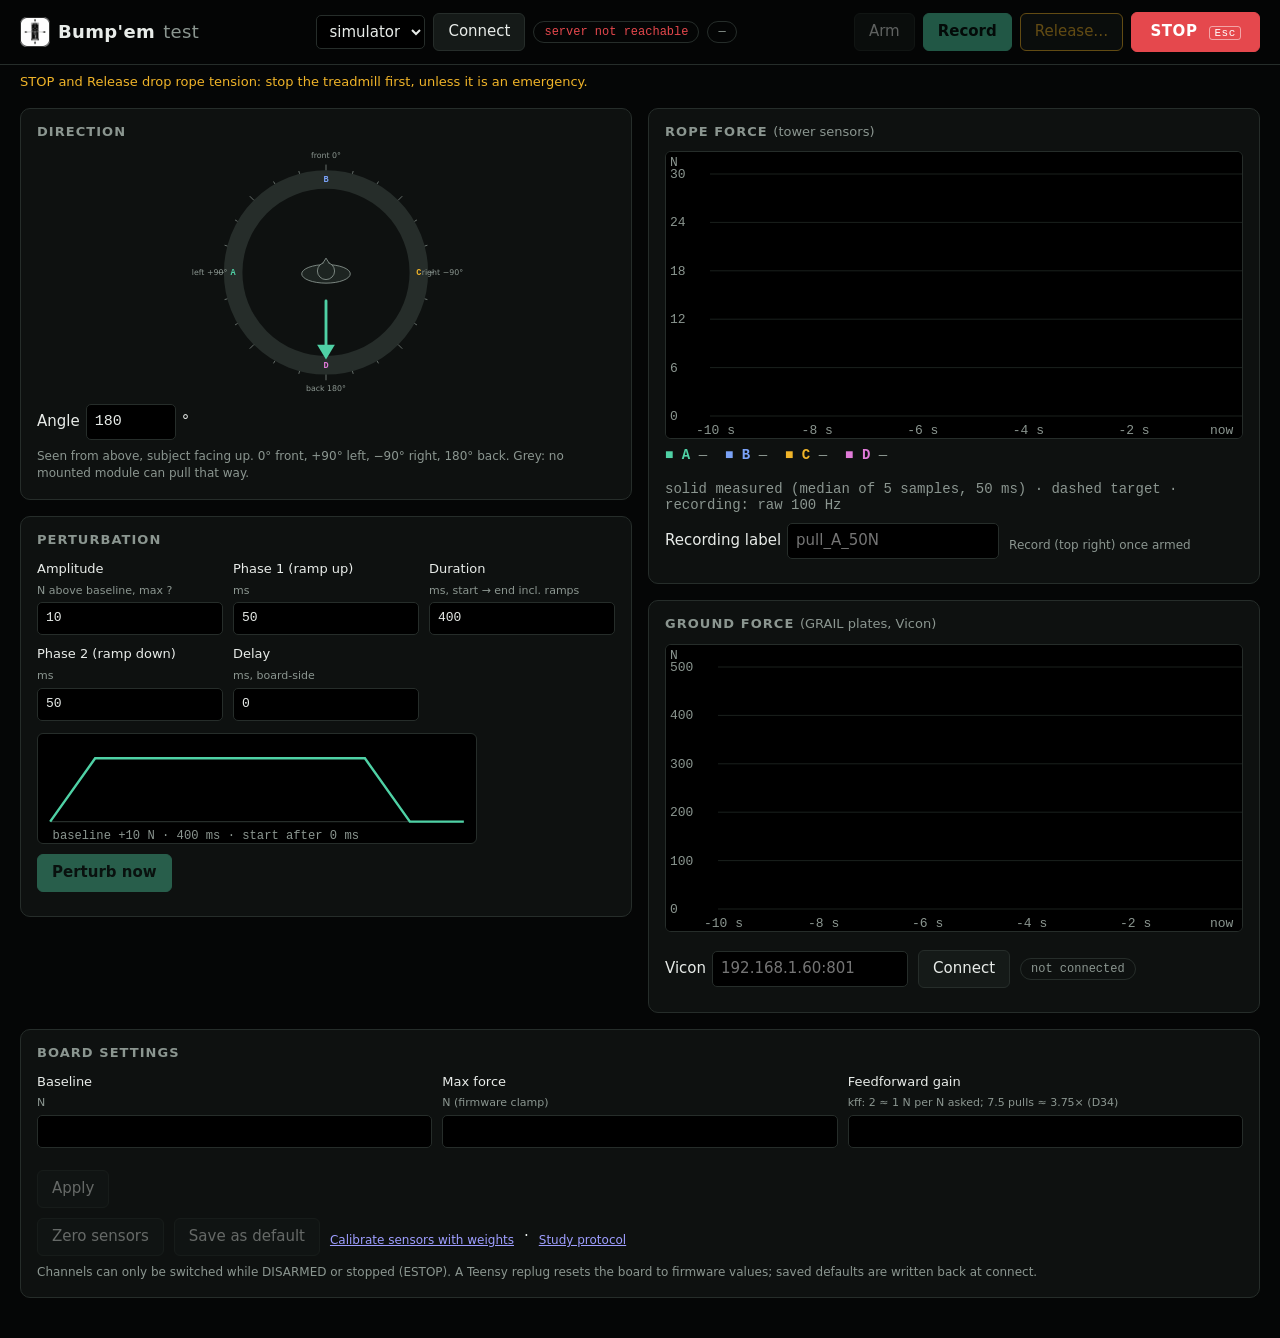
==== web/index.html @ f276b7b4 "ui: study protocol page (subject + blocks, CSV import, confirm), placeholder parameters Co-Authored-" ====
<!doctype html>
<html lang="en">
<head>
<meta charset="utf-8">
<meta name="viewport" content="width=device-width, initial-scale=1">
<title>Bump'em Test</title>
<link rel="stylesheet" href="style.css">
<link rel="icon" type="image/png" href="favicon.png">
</head>
<body>
<header class="topbar">
  <div class="brand"><img class="logo" src="logo.png" alt="">Bump'em <span>test</span></div>
  <div class="conn">
    <select id="port" aria-label="Board port"><option value="sim">simulator</option></select>
    <button id="btn-connect">Connect</button>
    <span id="conn-state" class="pill">not connected</span>
    <span id="board-state" class="pill state">—</span>
  </div>
  <div class="actions">
    <button id="btn-clear" class="warn" hidden title="Leave FAULT: back to ARMED (protocol CLEAR)">Clear fault</button>
    <button id="btn-arm">Arm</button>
    <button id="btn-record" class="primary" title="Records rope forces (full board rate), pulses sent and the Vicon plates until Stop rec; enabled once armed">Record</button>
    <button id="btn-release" class="warn">Release…</button>
    <button id="btn-stop" class="stop" title="Emergency stop: drivers off now (key: Esc)">STOP <kbd>Esc</kbd></button>
  </div>
</header>
<p class="stop-note">STOP and Release drop rope tension: stop the treadmill first, unless it is an emergency.</p>
<p id="mode-warning" class="stop-note" hidden></p>
<p id="defaults-warning" class="stop-note" hidden></p>

<main class="grid">
  <div class="col">
    <section class="card" aria-labelledby="h-dir">
      <h2 id="h-dir">Direction</h2>
      <svg id="dial" viewBox="-40 0 420 340" role="img" aria-label="Pull direction dial, seen from above; front is up"></svg>
      <div class="row">
        <label>Angle <input id="angle" type="number" step="1" value="180"> °</label>
        <span id="angle-note" class="muted"></span>
      </div>
      <p class="muted small">Seen from above, subject facing up. 0° front, +90° left, −90° right, 180° back. Grey: no mounted module can pull that way.</p>
    </section>

    <section class="card" aria-labelledby="h-pert">
      <h2 id="h-pert">Perturbation</h2>
      <div class="fields">
        <label>Amplitude <span class="u">N above baseline, <span id="amp-max">max ?</span></span><input id="amplitude_n" type="number" step="0.5" min="0" value="10"></label>
        <label>Phase 1 (ramp up) <span class="u">ms</span><input id="phase1_ms" type="number" step="1" min="0" value="50"></label>
        <label>Duration <span class="u">ms, start → end incl. ramps</span><input id="dur_ms" type="number" step="1" min="1" value="400"></label>
        <label>Phase 2 (ramp down) <span class="u">ms</span><input id="phase2_ms" type="number" step="1" min="0" value="50"></label>
        <label>Delay <span class="u">ms, board-side</span><input id="delay_ms" type="number" step="1" min="0" value="0"></label>
      </div>
      <svg id="profile" viewBox="0 0 360 90" role="img" aria-label="Force profile preview"></svg>
      <div class="row">
        <button id="btn-perturb" class="primary">Perturb now</button>
      </div>
      <p id="pert-result" class="muted small"></p>
    </section>
  </div>
  <div class="col">
    <section class="card" aria-labelledby="h-live">
      <h2 id="h-live">Rope force <span class="muted">(tower sensors)</span></h2>
      <canvas id="plot" class="plot" aria-label="Measured (solid, median of 5 samples) and target (dashed) force per module, last 10 s"></canvas>
      <div id="legend" class="legend"></div>
      <div class="row">
        <label>Recording label <input id="log-label" type="text" maxlength="40" placeholder="pull_A_50N" pattern="[A-Za-z0-9_-]*"></label>
        <span class="muted small">Record (top right) once armed</span>
      </div>
      <p id="log-note" class="muted small"></p>
    </section>
    <section class="card" aria-labelledby="h-vicon">
      <h2 id="h-vicon">Ground force <span class="muted">(GRAIL plates, Vicon)</span></h2>
      <canvas id="vplot" class="plot" aria-label="Vertical force per treadmill plate, last 10 s"></canvas>
      <div id="vlegend" class="legend"></div>
      <div class="row">
        <label>Vicon <input id="vicon-host" type="text" size="18" placeholder="192.168.1.60:801" spellcheck="false"></label>
        <button id="btn-vicon">Connect</button>
        <span id="vicon-state" class="pill">not connected</span>
      </div>
      <p id="vicon-note" class="muted small"></p>
    </section>
  </div>
  <section class="card wide" aria-labelledby="h-board">
    <h2 id="h-board">Board settings</h2>
    <div class="fields">
      <label>Baseline <span class="u">N</span><input id="p-baseline_n" type="number" step="0.5" min="0"></label>
      <label>Max force <span class="u">N (firmware clamp)</span><input id="p-fmax_n" type="number" step="1" min="0"></label>
      <label>Feedforward gain <span class="u">kff: 2 ≈ 1 N per N asked; 7.5 pulls ≈ 3.75× (D34)</span><input id="p-kff" type="number" step="0.1" min="0" max="20"></label>
    </div>
    <div class="chans" id="chans"></div>
    <div class="row"><button id="btn-apply">Apply</button><span id="params-note" class="muted small"></span></div>
    <div class="row">
      <button id="btn-zero" title="Ropes slack, DISARMED: sets each enabled sensor's offset so it reads 0 N">Zero sensors</button>
      <button id="btn-save" title="Stores every board parameter on this PC; the server writes them to the board at each connect">Save as default</button>
      <a class="small" href="calibrate.html">Calibrate sensors with weights</a> · <a class="small" href="protocol.html">Study protocol</a>
    </div>
    <p id="settings-note" class="muted small"></p>
    <p class="muted small">Channels can only be switched while DISARMED or stopped (ESTOP). A Teensy replug resets the board to firmware values; saved defaults are written back at connect.</p>
  </section>
</main>

<script src="app.js"></script>
</body>
</html>
---- web/style.css ----
:root {
  --bg: #050606; --panel: #0e1110; --panel-2: #151a18; --line: #262d2a; --fg: #e8ece9; --muted: #8b9690;
  --accent: #4fd1a5; --disabled: #2a302d; --warn: #f0b429; --stop: #e5484d;
  --ch-A: #4fd1a5; --ch-B: #7aa2f7; --ch-C: #f0b429; --ch-D: #e07bd8; --plate-0: #5ec8f2; --plate-1: #f2994a; --rec: #3b82f6;
  --mono: ui-monospace, "SF Mono", Menlo, Consolas, monospace;
  --sans: system-ui, -apple-system, "Segoe UI", Roboto, sans-serif;
  color-scheme: dark;
}
* { box-sizing: border-box; }
body { margin: 0; background: var(--bg); color: var(--fg); font: 15px/1.45 var(--sans); }
button, input, select { font: inherit; color: inherit; }
button { background: var(--panel-2); border: 1px solid var(--line); border-radius: 6px; padding: 7px 14px; cursor: pointer; }
button:hover:not(:disabled) { border-color: var(--muted); }
button:disabled { opacity: .4; cursor: not-allowed; }
button.primary { background: var(--accent); color: #04130d; border-color: var(--accent); font-weight: 600; }
button.recording { background: var(--rec); color: #fff; border-color: var(--rec); font-weight: 600; }
button.warn { border-color: var(--warn); color: var(--warn); }
button.stop { background: var(--stop); border-color: var(--stop); color: #fff; font-weight: 700; letter-spacing: .04em; padding: 8px 18px; }
kbd { font: 11px var(--mono); border: 1px solid rgba(255,255,255,.5); border-radius: 3px; padding: 0 4px; margin-left: 6px; }
input, select { background: #000; border: 1px solid var(--line); border-radius: 5px; padding: 6px 8px; }
input:focus, select:focus, button:focus-visible { outline: 2px solid var(--accent); outline-offset: 1px; }
input[type=number] { width: 100%; font-family: var(--mono); }

.topbar { position: sticky; top: 0; z-index: 5; display: flex; flex-wrap: wrap; gap: 12px 20px; align-items: center;
  justify-content: space-between; padding: 12px 20px; background: rgba(5,6,6,.96); border-bottom: 1px solid var(--line); }
.brand { font-weight: 700; font-size: 18px; letter-spacing: .02em; }
.brand span { color: var(--muted); font-weight: 400; }
.brand { display: flex; align-items: center; gap: 8px; }
.brand .logo { width: 30px; height: 30px; }
.conn, .actions { display: flex; gap: 8px; align-items: center; flex-wrap: wrap; }
.pill { font: 12px var(--mono); border: 1px solid var(--line); border-radius: 999px; padding: 3px 10px; color: var(--muted); }
.pill.ok { color: var(--accent); border-color: var(--accent); }
.pill.state.ARMED { color: #04130d; background: var(--accent); border-color: var(--accent); }
.pill.state.FAULT, .pill.state.ESTOP { color: #fff; background: var(--stop); border-color: var(--stop); }
.stop-note { margin: 8px 20px 0; color: var(--warn); font-size: 13px; }

.grid { display: grid; grid-template-columns: 1fr; gap: 16px; padding: 16px 20px 40px; }
.col { display: flex; flex-direction: column; gap: 16px; min-width: 0; }
.card { background: var(--panel); border: 1px solid var(--line); border-radius: 10px; padding: 14px 16px 16px; min-width: 0; }
.card.wide { grid-column: 1 / -1; }
h2 .muted { text-transform: none; letter-spacing: 0; font-weight: 400; }
h2 { margin: 0 0 10px; font-size: 13px; font-weight: 600; letter-spacing: .08em; text-transform: uppercase; color: var(--muted); }
.row { display: flex; gap: 10px; align-items: center; flex-wrap: wrap; margin-top: 10px; }
.row label { display: flex; gap: 6px; align-items: center; }
.row input[type=number] { width: 90px; }
.fields { display: grid; grid-template-columns: repeat(auto-fit, minmax(140px, 1fr)); gap: 10px; }
.fields label { display: flex; flex-direction: column; gap: 4px; font-size: 13px; }
.u { color: var(--muted); font-size: 11px; }
.warn-text { color: var(--warn); }
.pulls { width: 100%; border-collapse: collapse; margin-top: 8px; }
.pulls th { text-align: left; font: 600 11px var(--sans); letter-spacing: .06em; text-transform: uppercase; color: var(--muted); padding: 6px 8px; border-bottom: 1px solid var(--line); }
.pulls td { padding: 10px 8px; border-bottom: 1px solid var(--line); vertical-align: middle; }
.pulls input { width: 90px; }
.pulls td:last-child { min-width: 260px; }
.muted { color: var(--muted); }
.small { font-size: 12px; margin: 8px 0 0; }
svg { display: block; width: 100%; height: auto; }
#dial { max-width: 300px; margin: 0 auto; }
#profile { max-width: 440px; margin-top: 12px; background: #000; border: 1px solid var(--line); border-radius: 6px; }
.plot { display: block; width: 100%; height: clamp(220px, 32vh, 440px); background: #000; border: 1px solid var(--line); border-radius: 6px; }
.legend { display: flex; gap: 18px; flex-wrap: wrap; font: 14px var(--mono); margin-top: 8px; color: var(--muted); }
.legend b { font-weight: 600; }
.chans { display: flex; gap: 14px; margin-top: 12px; flex-wrap: wrap; }
.chans label { display: flex; gap: 6px; align-items: center; font-family: var(--mono); }

/* dial */
.dial-ring { fill: none; stroke: var(--line); stroke-width: 26; }
.dial-reach { fill: none; stroke: #13332a; stroke-width: 26; }
.dial-hit { fill: transparent; stroke: transparent; stroke-width: 44; cursor: crosshair; }
.dial-tick { stroke: var(--muted); stroke-width: 1; }
.dial-label { fill: var(--muted); font: 11px var(--sans); text-anchor: middle; dominant-baseline: middle; }
.dial-mod { font: 600 12px var(--mono); text-anchor: middle; dominant-baseline: middle; }
.dial-arrow { stroke: var(--accent); stroke-width: 4; stroke-linecap: round; }
.dial-head { fill: var(--accent); }
.dial-person { fill: #1d2421; stroke: var(--muted); stroke-width: 1.2; }

@media (min-width: 1000px) { .grid { grid-template-columns: 1fr 1fr; } }   /* controls left, plots right */
@media (max-width: 700px) { .topbar { padding: 10px 12px; } .grid { padding: 12px; } }
.cal-live { font: 600 22px var(--mono); margin: 12px 0 4px; }
/* study protocol page (U13) */
.blocks { max-height: 65vh; overflow-y: auto; display: flex; flex-direction: column; gap: 10px; padding-right: 4px; }
.block { border: 1px solid var(--line); border-radius: 8px; background: var(--panel-2); padding: 10px 12px; }
.block > summary { cursor: pointer; }
.block[open] > summary { margin-bottom: 10px; }
.fields input, .fields select { width: 100%; }
.fields label[hidden] { display: none; }
.fnote { font-size: 12px; min-height: 1.2em; }
.bad { color: var(--stop); }
.ok-text { color: var(--accent); }
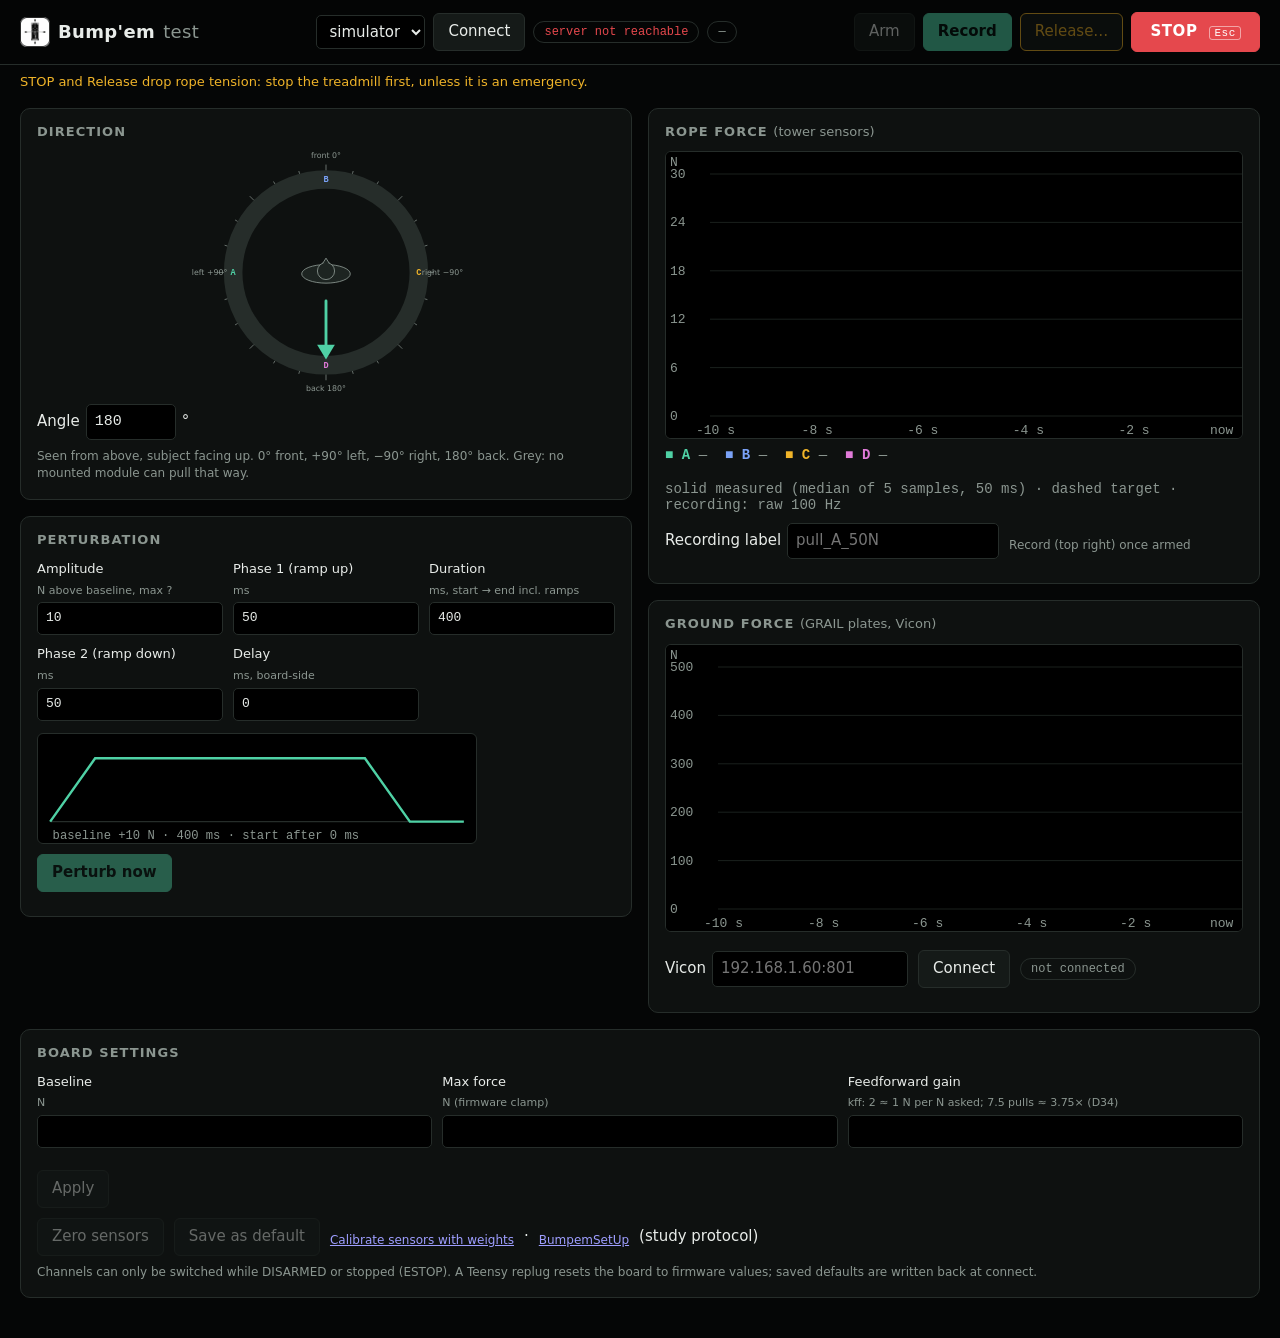
==== commit c70b3b75: "ui: links, titles and docs for BumpemSetUp / BumpemActivation Co-Authored-By: Claude Opus 5.5 <norep" ====
--- a/web/index.html
+++ b/web/index.html
@@ -91,13 +91,14 @@
     <div class="row">
       <button id="btn-zero" title="Ropes slack, DISARMED: sets each enabled sensor's offset so it reads 0 N">Zero sensors</button>
       <button id="btn-save" title="Stores every board parameter on this PC; the server writes them to the board at each connect">Save as default</button>
-      <a class="small" href="calibrate.html">Calibrate sensors with weights</a> · <a class="small" href="protocol.html">Study protocol</a>
+      <a class="small" href="calibrate.html">Calibrate sensors with weights</a> · <a class="small" href="BumpemSetUp.html">BumpemSetUp</a> (study protocol)
     </div>
     <p id="settings-note" class="muted small"></p>
     <p class="muted small">Channels can only be switched while DISARMED or stopped (ESTOP). A Teensy replug resets the board to firmware values; saved defaults are written back at connect.</p>
   </section>
 </main>
 
+<script src="plots.js"></script>
 <script src="app.js"></script>
 </body>
 </html>
--- a/web/style.css
+++ b/web/style.css
@@ -87,3 +87,13 @@
 .fnote { font-size: 12px; min-height: 1.2em; }
 .bad { color: var(--stop); }
 .ok-text { color: var(--accent); }
+/* study page (U14) */
+.blockno { display: flex; align-items: baseline; gap: 6px; font-family: var(--mono); margin-right: 8px; }
+.blockno small { color: var(--muted); font-size: 12px; text-transform: uppercase; letter-spacing: .08em; }
+.blockno b { font-size: 40px; line-height: 1; color: var(--accent); }
+.blockno span { font-size: 22px; color: var(--muted); }
+.steps { margin: 0; padding-left: 20px; display: flex; flex-direction: column; gap: 10px; }
+.steps .row { margin-top: 6px; }
+.progress { font: 16px var(--mono); margin-top: 8px; }
+.progress b { color: var(--accent); }
+tr.cur td { background: var(--panel-2); }
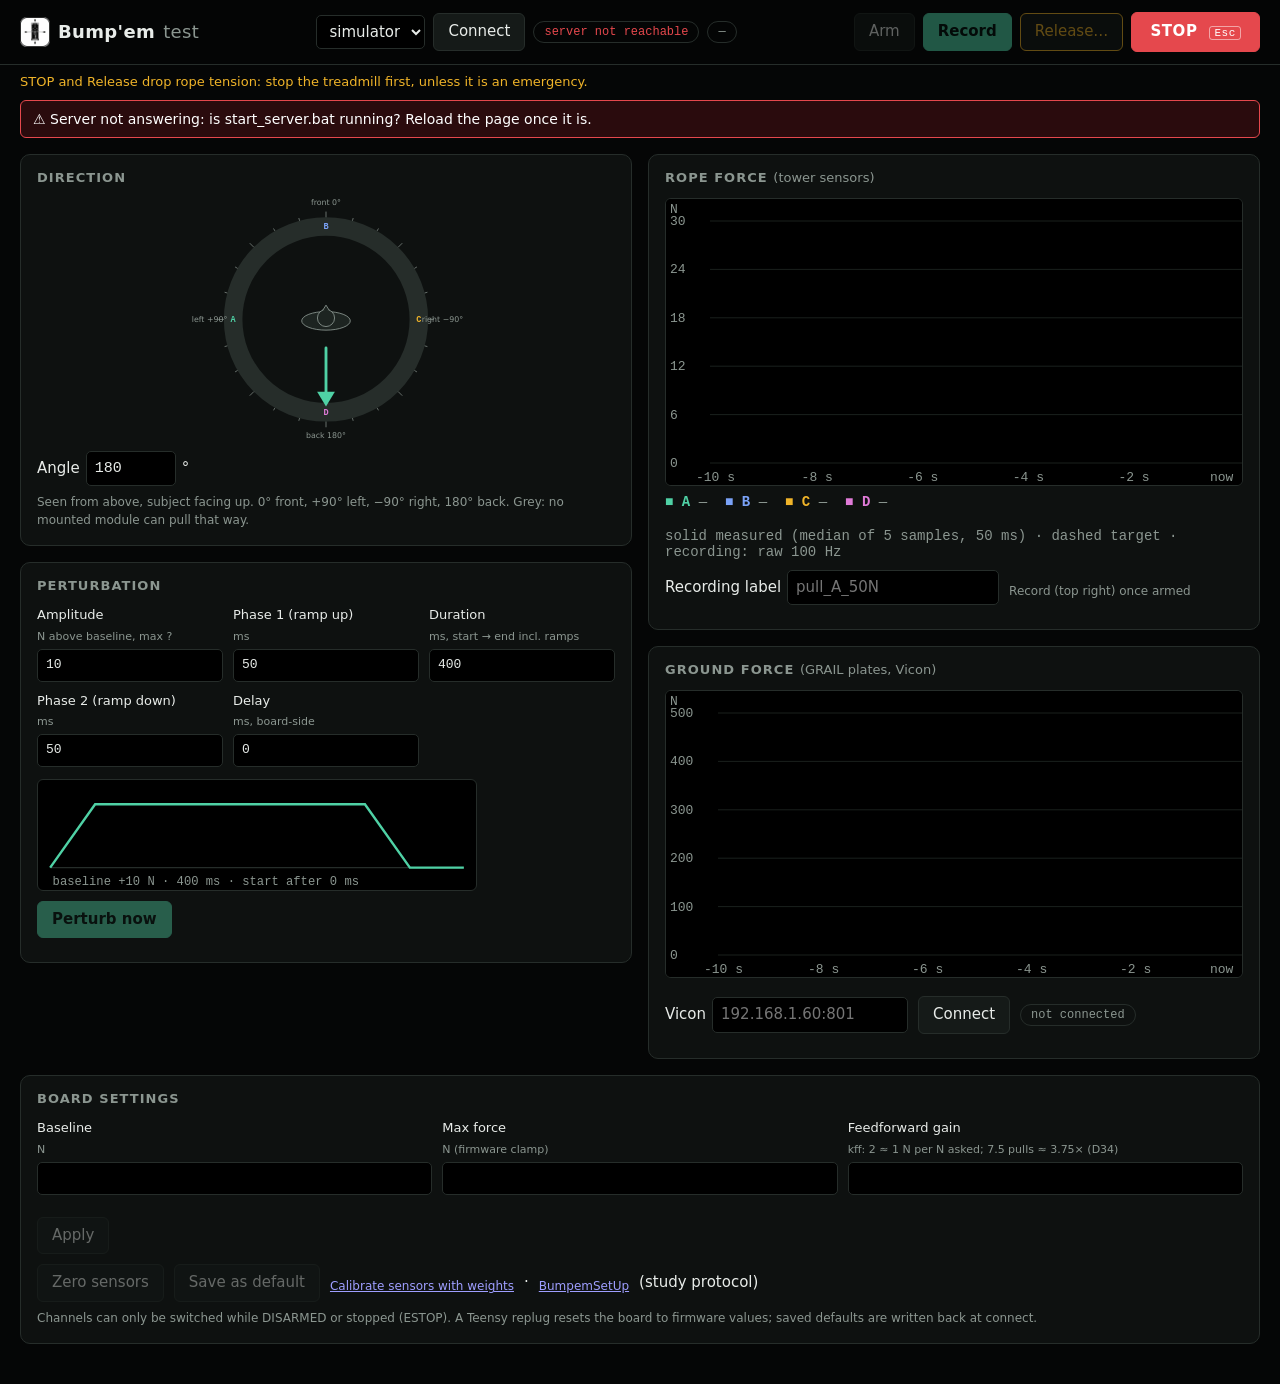
==== commit 9219c9e1: "ui: connection alerts on every page, clock line and sync gate on BumpemActivation Co-Authored-By: Cl" ====
--- a/web/index.html
+++ b/web/index.html
@@ -98,6 +98,7 @@
   </section>
 </main>
 
+<script src="alerts.js"></script>
 <script src="plots.js"></script>
 <script src="app.js"></script>
 </body>
--- a/web/style.css
+++ b/web/style.css
@@ -97,3 +97,8 @@
 .progress { font: 16px var(--mono); margin-top: 8px; }
 .progress b { color: var(--accent); }
 tr.cur td { background: var(--panel-2); }
+button.confirm { background: var(--warn); border-color: var(--warn); color: #1a1300; font-weight: 600; }   /* BumpemSetUp: block still to confirm */
+button.confirm:disabled { background: var(--panel-2); border-color: var(--line); color: var(--fg); font-weight: 400; }   /* confirmed or has errors */
+/* connection alerts, every page (U20) */
+.conn-alert { margin: 8px 20px 0; padding: 8px 12px; border: 1px solid var(--stop); border-radius: 6px; background: #2a0b0d; color: #fff; font-size: 14px; }
+.conn-alert div + div { margin-top: 4px; }
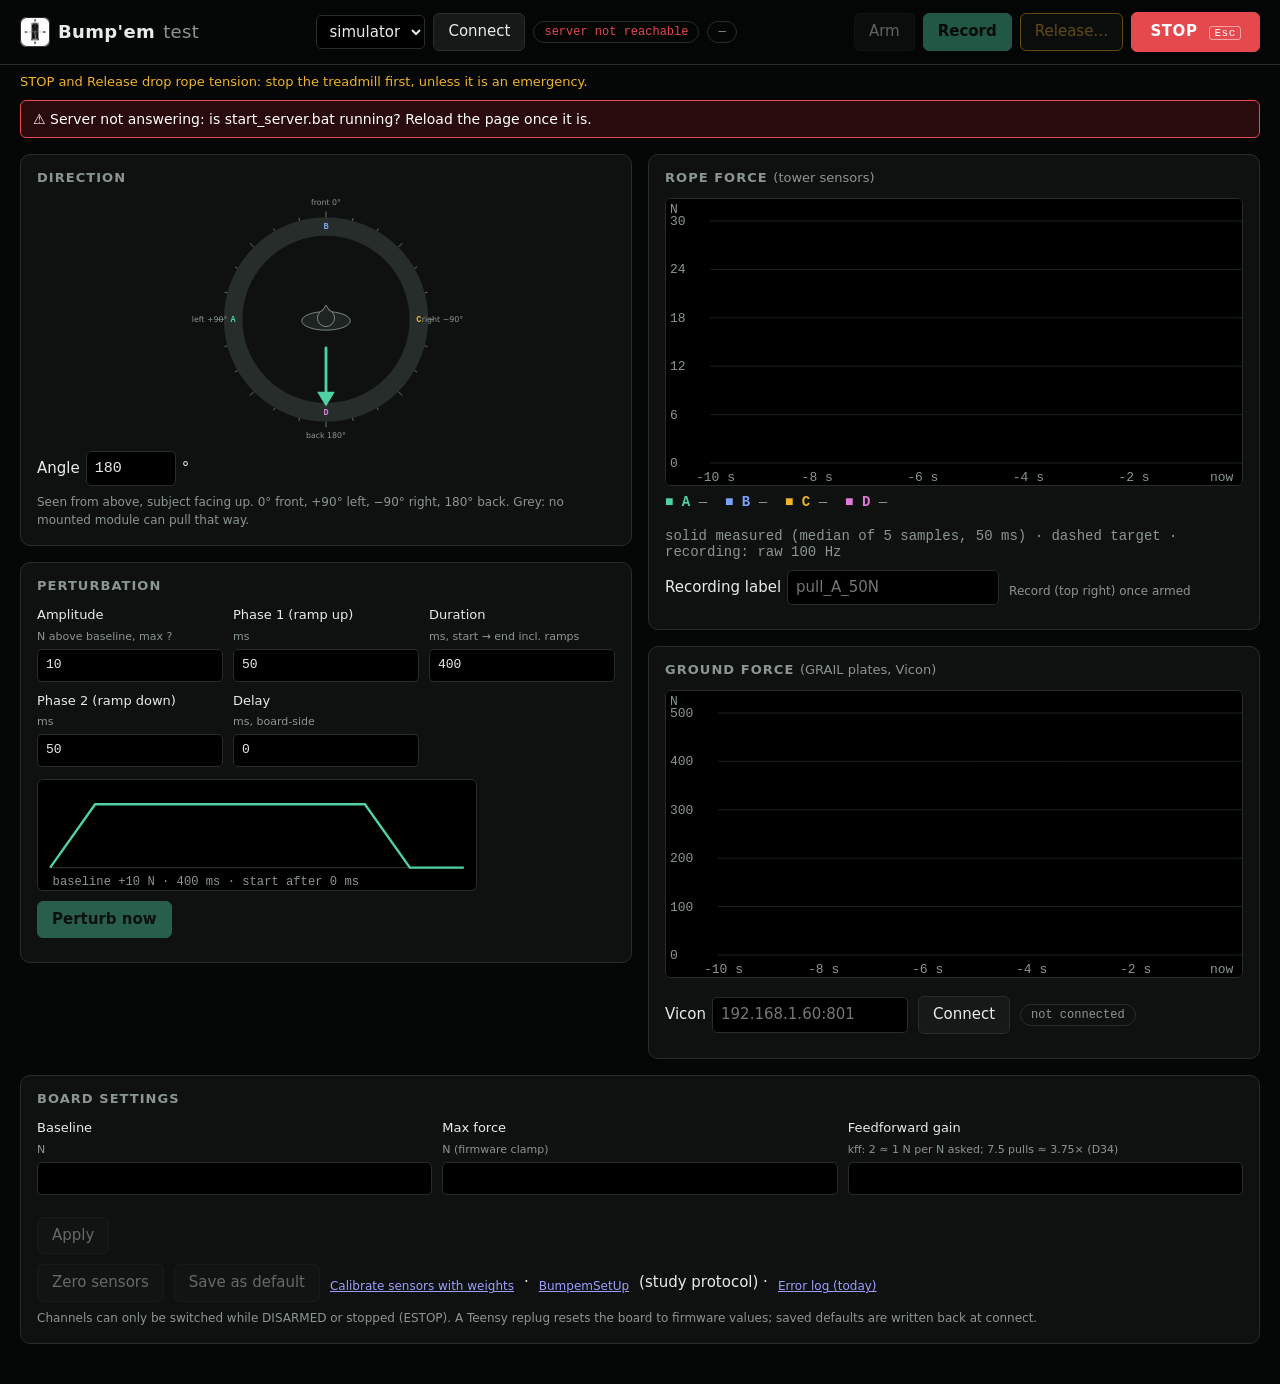
==== commit e638362f: "ui: delay report and error log links, page errors to the log, recording safeguards on BumpemActivati" ====
--- a/web/index.html
+++ b/web/index.html
@@ -91,7 +91,7 @@
     <div class="row">
       <button id="btn-zero" title="Ropes slack, DISARMED: sets each enabled sensor's offset so it reads 0 N">Zero sensors</button>
       <button id="btn-save" title="Stores every board parameter on this PC; the server writes them to the board at each connect">Save as default</button>
-      <a class="small" href="calibrate.html">Calibrate sensors with weights</a> · <a class="small" href="BumpemSetUp.html">BumpemSetUp</a> (study protocol)
+      <a class="small" href="calibrate.html">Calibrate sensors with weights</a> · <a class="small" href="BumpemSetUp.html">BumpemSetUp</a> (study protocol) · <a class="small" href="/api/v1/errors/file" download>Error log (today)</a>
     </div>
     <p id="settings-note" class="muted small"></p>
     <p class="muted small">Channels can only be switched while DISARMED or stopped (ESTOP). A Teensy replug resets the board to firmware values; saved defaults are written back at connect.</p>
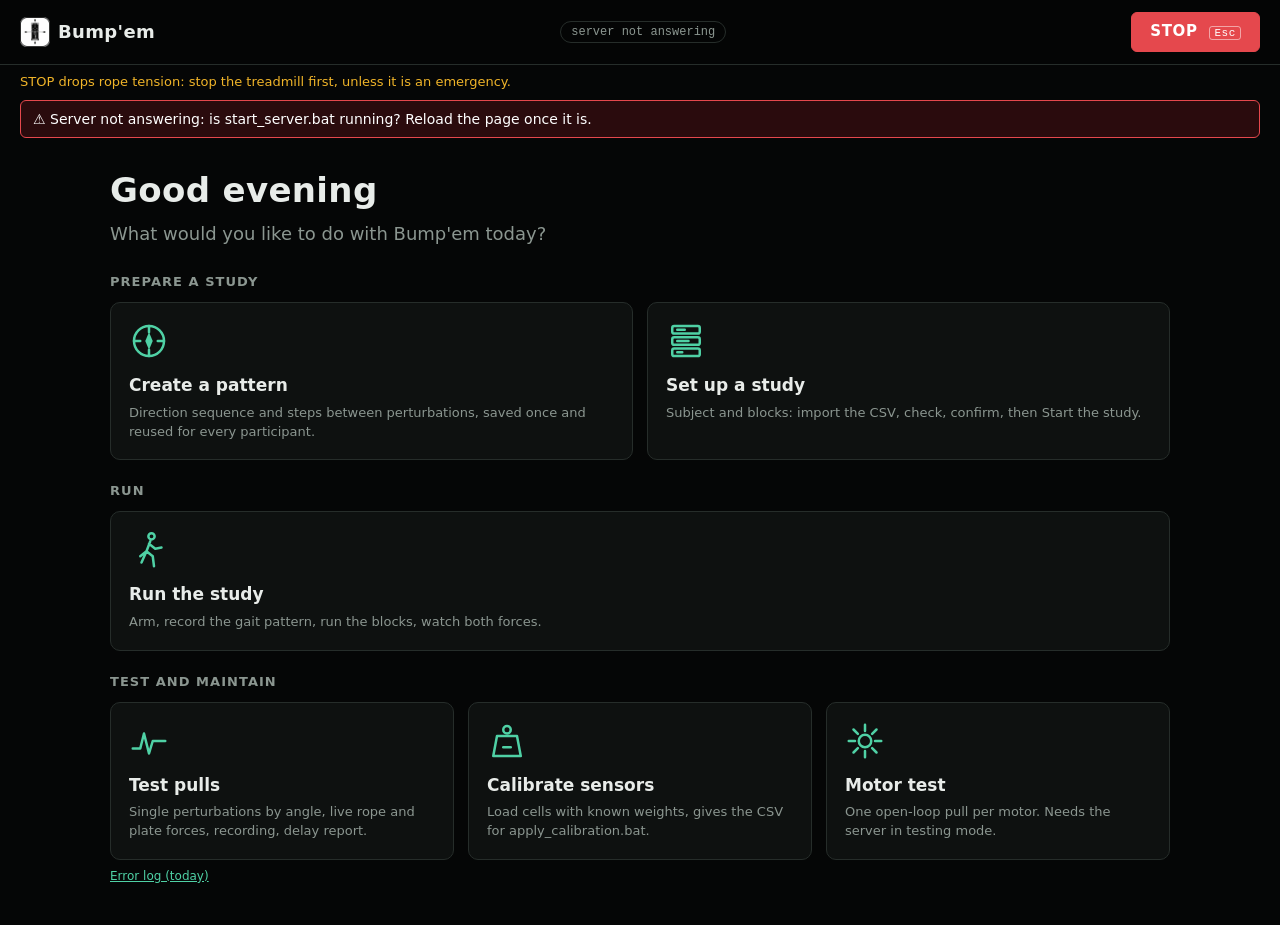
==== commit 3988535d: "web: welcome page at /ui/, test page moves to BumpemTest.html (U23) Co-Authored-By: Claude Opus 5.5 " ====
--- a/web/index.html
+++ b/web/index.html
@@ -3,103 +3,69 @@
 <head>
 <meta charset="utf-8">
 <meta name="viewport" content="width=device-width, initial-scale=1">
-<title>Bump'em Test</title>
+<title>Bump'em</title>
 <link rel="stylesheet" href="style.css">
 <link rel="icon" type="image/png" href="favicon.png">
 </head>
 <body>
 <header class="topbar">
-  <div class="brand"><img class="logo" src="logo.png" alt="">Bump'em <span>test</span></div>
-  <div class="conn">
-    <select id="port" aria-label="Board port"><option value="sim">simulator</option></select>
-    <button id="btn-connect">Connect</button>
-    <span id="conn-state" class="pill">not connected</span>
-    <span id="board-state" class="pill state">—</span>
-  </div>
+  <div class="brand"><img class="logo" src="logo.png" alt="">Bump'em</div>
+  <div class="conn" id="status"></div>
   <div class="actions">
-    <button id="btn-clear" class="warn" hidden title="Leave FAULT: back to ARMED (protocol CLEAR)">Clear fault</button>
-    <button id="btn-arm">Arm</button>
-    <button id="btn-record" class="primary" title="Records rope forces (full board rate), pulses sent and the Vicon plates until Stop rec; enabled once armed">Record</button>
-    <button id="btn-release" class="warn">Release…</button>
-    <button id="btn-stop" class="stop" title="Emergency stop: drivers off now (key: Esc)">STOP <kbd>Esc</kbd></button>
+    <button id="btn-stop" class="stop" title="Drivers off now (key: Esc)">STOP <kbd>Esc</kbd></button>
   </div>
 </header>
-<p class="stop-note">STOP and Release drop rope tension: stop the treadmill first, unless it is an emergency.</p>
-<p id="mode-warning" class="stop-note" hidden></p>
-<p id="defaults-warning" class="stop-note" hidden></p>
+<p class="stop-note">STOP drops rope tension: stop the treadmill first, unless it is an emergency.</p>
 
-<main class="grid">
-  <div class="col">
-    <section class="card" aria-labelledby="h-dir">
-      <h2 id="h-dir">Direction</h2>
-      <svg id="dial" viewBox="-40 0 420 340" role="img" aria-label="Pull direction dial, seen from above; front is up"></svg>
-      <div class="row">
-        <label>Angle <input id="angle" type="number" step="1" value="180"> °</label>
-        <span id="angle-note" class="muted"></span>
-      </div>
-      <p class="muted small">Seen from above, subject facing up. 0° front, +90° left, −90° right, 180° back. Grey: no mounted module can pull that way.</p>
-    </section>
+<main class="home">
+  <h1 id="greeting">Hello</h1>
+  <p class="lead">What would you like to do with Bump'em today?</p>
 
-    <section class="card" aria-labelledby="h-pert">
-      <h2 id="h-pert">Perturbation</h2>
-      <div class="fields">
-        <label>Amplitude <span class="u">N above baseline, <span id="amp-max">max ?</span></span><input id="amplitude_n" type="number" step="0.5" min="0" value="10"></label>
-        <label>Phase 1 (ramp up) <span class="u">ms</span><input id="phase1_ms" type="number" step="1" min="0" value="50"></label>
-        <label>Duration <span class="u">ms, start → end incl. ramps</span><input id="dur_ms" type="number" step="1" min="1" value="400"></label>
-        <label>Phase 2 (ramp down) <span class="u">ms</span><input id="phase2_ms" type="number" step="1" min="0" value="50"></label>
-        <label>Delay <span class="u">ms, board-side</span><input id="delay_ms" type="number" step="1" min="0" value="0"></label>
-      </div>
-      <svg id="profile" viewBox="0 0 360 90" role="img" aria-label="Force profile preview"></svg>
-      <div class="row">
-        <button id="btn-perturb" class="primary">Perturb now</button>
-      </div>
-      <p id="pert-result" class="muted small"></p>
-    </section>
+  <h2>Prepare a study</h2>
+  <div class="tiles">
+    <a class="tile" href="BumpemPattern.html">
+      <svg viewBox="0 0 32 32" aria-hidden="true"><circle cx="16" cy="16" r="12"/><path d="M16 4v5M16 23v5M4 16h5M23 16h5"/><path class="fill" d="M16 9l3 7-3 7-3-7z"/></svg>
+      <b>Create a pattern</b>
+      <span>Direction sequence and steps between perturbations, saved once and reused for every participant.</span>
+    </a>
+    <a class="tile" href="BumpemSetUp.html">
+      <svg viewBox="0 0 32 32" aria-hidden="true"><rect x="5" y="4" width="22" height="6" rx="1.5"/><rect x="5" y="13" width="22" height="6" rx="1.5"/><rect x="5" y="22" width="22" height="6" rx="1.5"/><path d="M9 7h6M9 16h9M9 25h4"/></svg>
+      <b>Set up a study</b>
+      <span>Subject and blocks: import the CSV, check, confirm, then Start the study.</span>
+    </a>
   </div>
-  <div class="col">
-    <section class="card" aria-labelledby="h-live">
-      <h2 id="h-live">Rope force <span class="muted">(tower sensors)</span></h2>
-      <canvas id="plot" class="plot" aria-label="Measured (solid, median of 5 samples) and target (dashed) force per module, last 10 s"></canvas>
-      <div id="legend" class="legend"></div>
-      <div class="row">
-        <label>Recording label <input id="log-label" type="text" maxlength="40" placeholder="pull_A_50N" pattern="[A-Za-z0-9_-]*"></label>
-        <span class="muted small">Record (top right) once armed</span>
-      </div>
-      <p id="log-note" class="muted small"></p>
-    </section>
-    <section class="card" aria-labelledby="h-vicon">
-      <h2 id="h-vicon">Ground force <span class="muted">(GRAIL plates, Vicon)</span></h2>
-      <canvas id="vplot" class="plot" aria-label="Vertical force per treadmill plate, last 10 s"></canvas>
-      <div id="vlegend" class="legend"></div>
-      <div class="row">
-        <label>Vicon <input id="vicon-host" type="text" size="18" placeholder="192.168.1.60:801" spellcheck="false"></label>
-        <button id="btn-vicon">Connect</button>
-        <span id="vicon-state" class="pill">not connected</span>
-      </div>
-      <p id="vicon-note" class="muted small"></p>
-    </section>
+
+  <h2>Run</h2>
+  <div class="tiles">
+    <a class="tile" href="BumpemActivation.html" id="tile-run">
+      <svg viewBox="0 0 32 32" aria-hidden="true"><circle cx="18" cy="5" r="2.5"/><path d="M17 9l-3 8 5 4 1 8M14 17l-5 4M16 11l5 4 5-1M14 17l-4 9"/></svg>
+      <b>Run the study</b>
+      <span id="run-note">Arm, record the gait pattern, run the blocks, watch both forces.</span>
+    </a>
   </div>
-  <section class="card wide" aria-labelledby="h-board">
-    <h2 id="h-board">Board settings</h2>
-    <div class="fields">
-      <label>Baseline <span class="u">N</span><input id="p-baseline_n" type="number" step="0.5" min="0"></label>
-      <label>Max force <span class="u">N (firmware clamp)</span><input id="p-fmax_n" type="number" step="1" min="0"></label>
-      <label>Feedforward gain <span class="u">kff: 2 ≈ 1 N per N asked; 7.5 pulls ≈ 3.75× (D34)</span><input id="p-kff" type="number" step="0.1" min="0" max="20"></label>
-    </div>
-    <div class="chans" id="chans"></div>
-    <div class="row"><button id="btn-apply">Apply</button><span id="params-note" class="muted small"></span></div>
-    <div class="row">
-      <button id="btn-zero" title="Ropes slack, DISARMED: sets each enabled sensor's offset so it reads 0 N">Zero sensors</button>
-      <button id="btn-save" title="Stores every board parameter on this PC; the server writes them to the board at each connect">Save as default</button>
-      <a class="small" href="calibrate.html">Calibrate sensors with weights</a> · <a class="small" href="BumpemSetUp.html">BumpemSetUp</a> (study protocol) · <a class="small" href="/api/v1/errors/file" download>Error log (today)</a>
-    </div>
-    <p id="settings-note" class="muted small"></p>
-    <p class="muted small">Channels can only be switched while DISARMED or stopped (ESTOP). A Teensy replug resets the board to firmware values; saved defaults are written back at connect.</p>
-  </section>
+
+  <h2>Test and maintain</h2>
+  <div class="tiles">
+    <a class="tile" href="BumpemTest.html">
+      <svg viewBox="0 0 32 32" aria-hidden="true"><path d="M3 22h6l3-12 4 16 3-10h10"/></svg>
+      <b>Test pulls</b>
+      <span>Single perturbations by angle, live rope and plate forces, recording, delay report.</span>
+    </a>
+    <a class="tile" href="calibrate.html">
+      <svg viewBox="0 0 32 32" aria-hidden="true"><circle cx="16" cy="7" r="3"/><path d="M8 12h16l3 16H5z"/><path d="M13 21h6"/></svg>
+      <b>Calibrate sensors</b>
+      <span>Load cells with known weights, gives the CSV for apply_calibration.bat.</span>
+    </a>
+    <a class="tile" href="testing.html">
+      <svg viewBox="0 0 32 32" aria-hidden="true"><circle cx="16" cy="16" r="5"/><path d="M16 3v5M16 24v5M3 16h5M24 16h5M6.8 6.8l3.5 3.5M21.7 21.7l3.5 3.5M6.8 25.2l3.5-3.5M21.7 10.3l3.5-3.5"/></svg>
+      <b>Motor test</b>
+      <span id="motor-note">One open-loop pull per motor. Needs the server in testing mode.</span>
+    </a>
+  </div>
+
+  <p class="small muted"><a href="/api/v1/errors/file" download>Error log (today)</a></p>
 </main>
-
 <script src="alerts.js"></script>
-<script src="plots.js"></script>
-<script src="app.js"></script>
+<script src="home.js"></script>
 </body>
 </html>
--- a/web/style.css
+++ b/web/style.css
@@ -102,3 +102,20 @@
 /* connection alerts, every page (U20) */
 .conn-alert { margin: 8px 20px 0; padding: 8px 12px; border: 1px solid var(--stop); border-radius: 6px; background: #2a0b0d; color: #fff; font-size: 14px; }
 .conn-alert div + div { margin-top: 4px; }
+/* welcome page (U23) */
+.home { max-width: 1100px; margin: 0 auto; padding: 28px 20px 40px; }
+.home h1 { margin: 0; font-size: 34px; font-weight: 700; letter-spacing: .01em; }
+.home .lead { margin: 6px 0 26px; font-size: 18px; color: var(--muted); }
+.home h2 { margin: 22px 0 10px; }
+.tiles { display: grid; grid-template-columns: repeat(auto-fit, minmax(240px, 1fr)); gap: 14px; }
+.tile { display: flex; flex-direction: column; gap: 6px; padding: 18px; background: var(--panel); border: 1px solid var(--line);
+  border-radius: 10px; color: var(--fg); text-decoration: none; transition: border-color .12s, background .12s; }
+.tile:hover, .tile:focus-visible { border-color: var(--accent); background: var(--panel-2); outline: none; }
+.tile svg { width: 40px; height: 40px; margin-bottom: 6px; fill: none; stroke: var(--accent); stroke-width: 2; stroke-linecap: round; stroke-linejoin: round; }
+.tile svg .fill { fill: var(--accent); stroke: none; }
+.tile b { font-size: 17px; }
+.tile span { font-size: 13px; color: var(--muted); }
+.tile.live { border-color: var(--warn); }
+.tile.live span { color: var(--warn); }
+.home a:not(.tile) { color: var(--accent); }
+.brand a { color: inherit; text-decoration: none; display: flex; align-items: center; gap: 8px; }
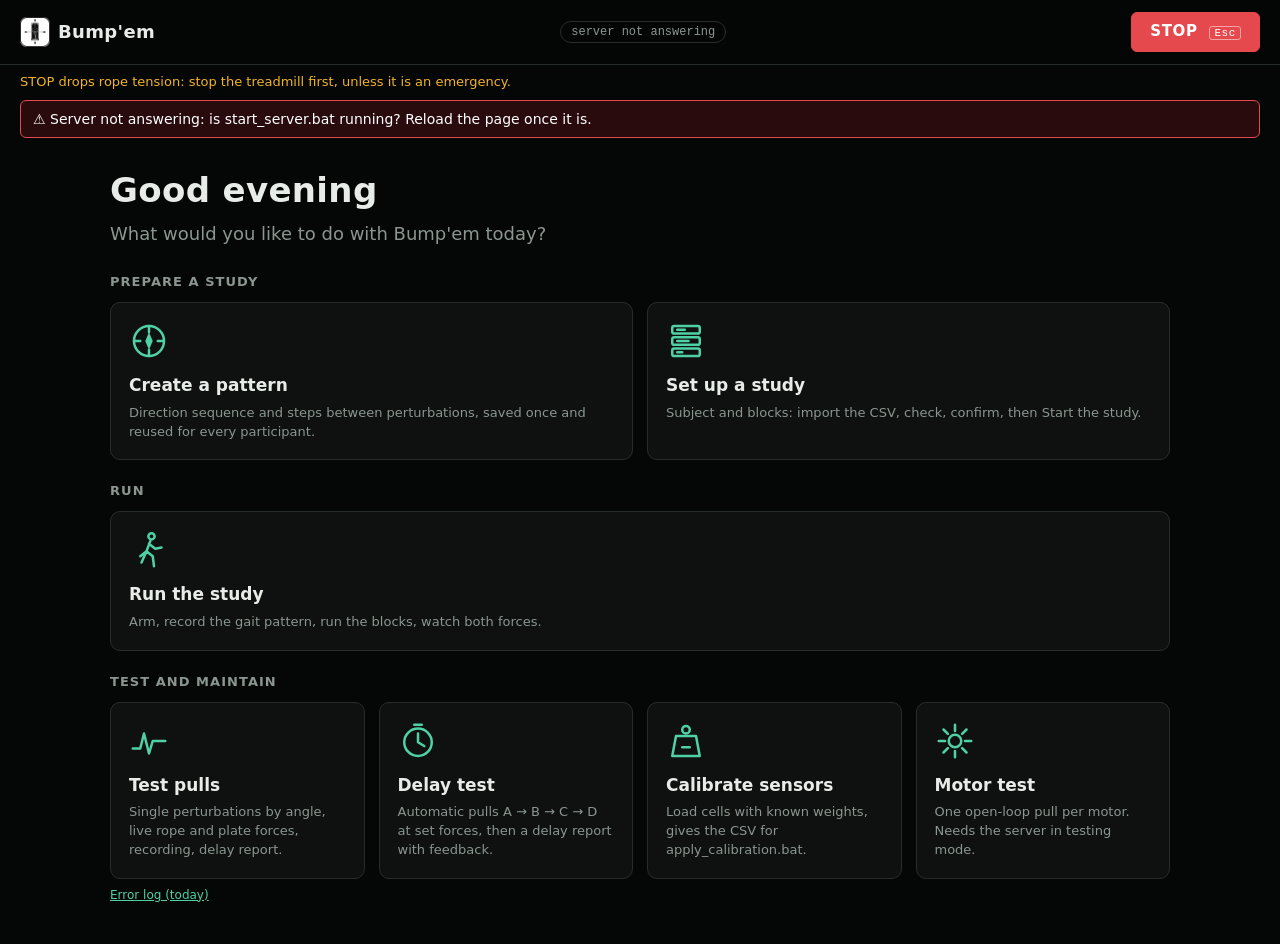
==== commit 50056745: "ui: automatic delay test page with report and feedback Co-Authored-By: Claude Opus 5.5 <noreply@anth" ====
--- a/web/index.html
+++ b/web/index.html
@@ -51,6 +51,11 @@
       <b>Test pulls</b>
       <span>Single perturbations by angle, live rope and plate forces, recording, delay report.</span>
     </a>
+    <a class="tile" href="BumpemDelay.html">
+      <svg viewBox="0 0 32 32" aria-hidden="true"><circle cx="16" cy="17" r="11"/><path d="M16 10v7l5 3"/><path d="M13 3h6"/></svg>
+      <b>Delay test</b>
+      <span>Automatic pulls A → B → C → D at set forces, then a delay report with feedback.</span>
+    </a>
     <a class="tile" href="calibrate.html">
       <svg viewBox="0 0 32 32" aria-hidden="true"><circle cx="16" cy="7" r="3"/><path d="M8 12h16l3 16H5z"/><path d="M13 21h6"/></svg>
       <b>Calibrate sensors</b>
--- a/web/style.css
+++ b/web/style.css
@@ -119,3 +119,21 @@
 .tile.live span { color: var(--warn); }
 .home a:not(.tile) { color: var(--accent); }
 .brand a { color: inherit; text-decoration: none; display: flex; align-items: center; gap: 8px; }
+
+/* Delay test page (U24) */
+.dt-form { display: grid; grid-template-columns: repeat(auto-fit, minmax(170px, 1fr)); gap: 12px; margin: 12px 0; }
+.dt-form > label { display: flex; flex-direction: column; gap: 4px; font-size: 13px; }
+.dt-form > label:first-child { grid-column: 1 / -1; flex-direction: row; flex-wrap: wrap; align-items: center; gap: 14px; }
+.dt-tower { display: inline-flex; align-items: center; gap: 4px; }
+.dt-fb { padding-left: 18px; }
+.dt-fb li { margin: 4px 0; }
+.dt-fb li.ok { color: var(--accent); }
+.dt-fb li.warn { color: var(--warn); }
+.dt-fb li.bad { color: var(--stop); }
+.dt-table td { padding: 6px 8px; }
+.dt-table td:last-child { min-width: 0; }
+@media print {
+  .topbar, .stop-note, .no-print { display: none !important; }
+  body, .card { background: #fff !important; color: #000 !important; border: 0; }
+  details { display: block; } details > * { display: revert; }
+}
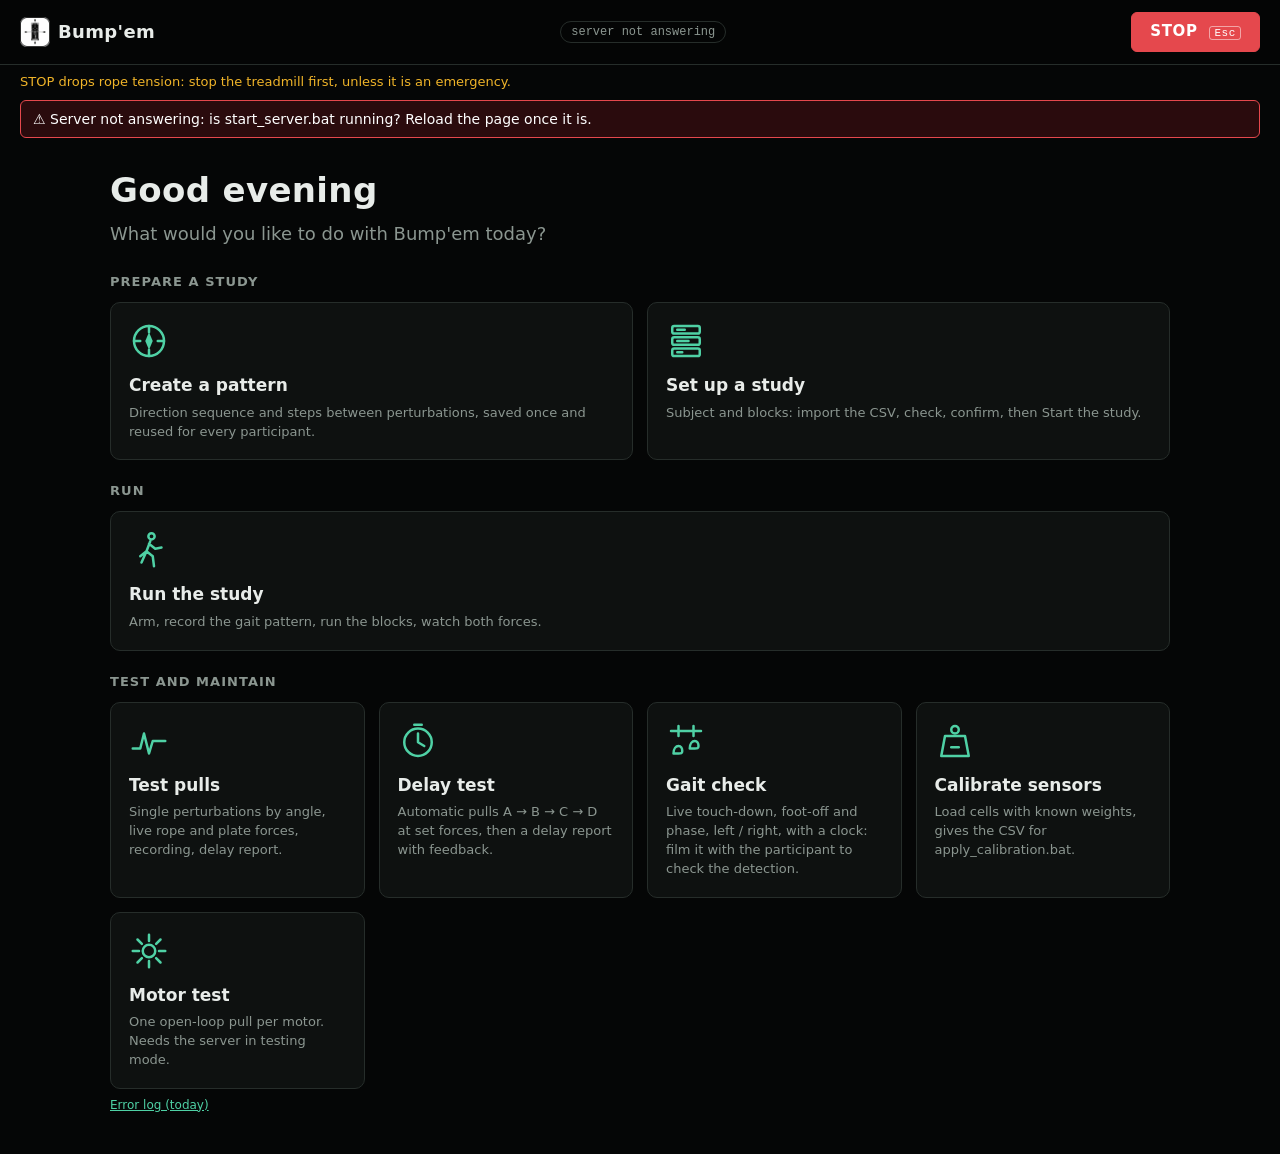
==== commit dfbccea6: "ui: gait check page with server clock, contact panels and phase flash (U29) Co-Authored-By: Claude O" ====
--- a/web/index.html
+++ b/web/index.html
@@ -56,6 +56,11 @@
       <b>Delay test</b>
       <span>Automatic pulls A → B → C → D at set forces, then a delay report with feedback.</span>
     </a>
+    <a class="tile" href="BumpemGaitCheck.html">
+      <svg viewBox="0 0 32 32" aria-hidden="true"><path d="M6 26c0-4 2-6 4-6s3 2 3 4-1 2-3 2zM19 22c0-4 2-6 4-6s3 2 3 4-1 2-3 2z"/><path d="M4 8h24M10 4v8M22 4v8"/></svg>
+      <b>Gait check</b>
+      <span>Live touch-down, foot-off and phase, left / right, with a clock: film it with the participant to check the detection.</span>
+    </a>
     <a class="tile" href="calibrate.html">
       <svg viewBox="0 0 32 32" aria-hidden="true"><circle cx="16" cy="7" r="3"/><path d="M8 12h16l3 16H5z"/><path d="M13 21h6"/></svg>
       <b>Calibrate sensors</b>
--- a/web/style.css
+++ b/web/style.css
@@ -137,3 +137,24 @@
   body, .card { background: #fff !important; color: #000 !important; border: 0; }
   details { display: block; } details > * { display: revert; }
 }
+
+/* gait check (U29): contact panels, phase flash, clock to read in a video */
+.gc-clock { font-family: var(--mono); font-size: 15px; }
+.gc-clock b { font-size: 56px; letter-spacing: 1px; font-variant-numeric: tabular-nums; color: var(--fg); }
+.gc-feet { display: grid; grid-template-columns: 1fr 1fr; gap: 12px; margin: 12px 0; }
+.gc-foot { border: 2px solid var(--line); border-radius: 10px; padding: 18px; min-height: 120px; display: flex; flex-direction: column; justify-content: space-between; background: var(--panel-2); }
+.gc-foot b { font-size: 40px; }
+.gc-foot span { font-family: var(--mono); font-size: 14px; color: var(--muted); }
+.gc-foot.left b { color: var(--plate-0); }
+.gc-foot.right b { color: var(--plate-1); }
+.gc-foot.left.on { background: var(--plate-0); border-color: var(--plate-0); }
+.gc-foot.right.on { background: var(--plate-1); border-color: var(--plate-1); }
+.gc-foot.on b, .gc-foot.on span { color: #000; }
+.gc-phase { border: 2px dashed var(--line); border-radius: 10px; padding: 14px; text-align: center; font-size: 26px; font-weight: 700; color: var(--muted); }
+.gc-phase.on { background: var(--fg); color: #000; border-style: solid; border-color: var(--fg); }
+.gc-table { width: 100%; border-collapse: collapse; font-family: var(--mono); font-size: 13px; }
+.gc-table th, .gc-table td { text-align: right; padding: 3px 8px; border-bottom: 1px solid var(--line); }
+.gc-table tr.left td:nth-child(3) { color: var(--plate-0); }
+.gc-table tr.right td:nth-child(3) { color: var(--plate-1); }
+.gc-table tr.ev-phase td { font-weight: 700; }
+@media (max-width: 600px) { .gc-clock b { font-size: 36px; } .gc-foot b { font-size: 28px; } .gc-table { font-size: 11px; } }
